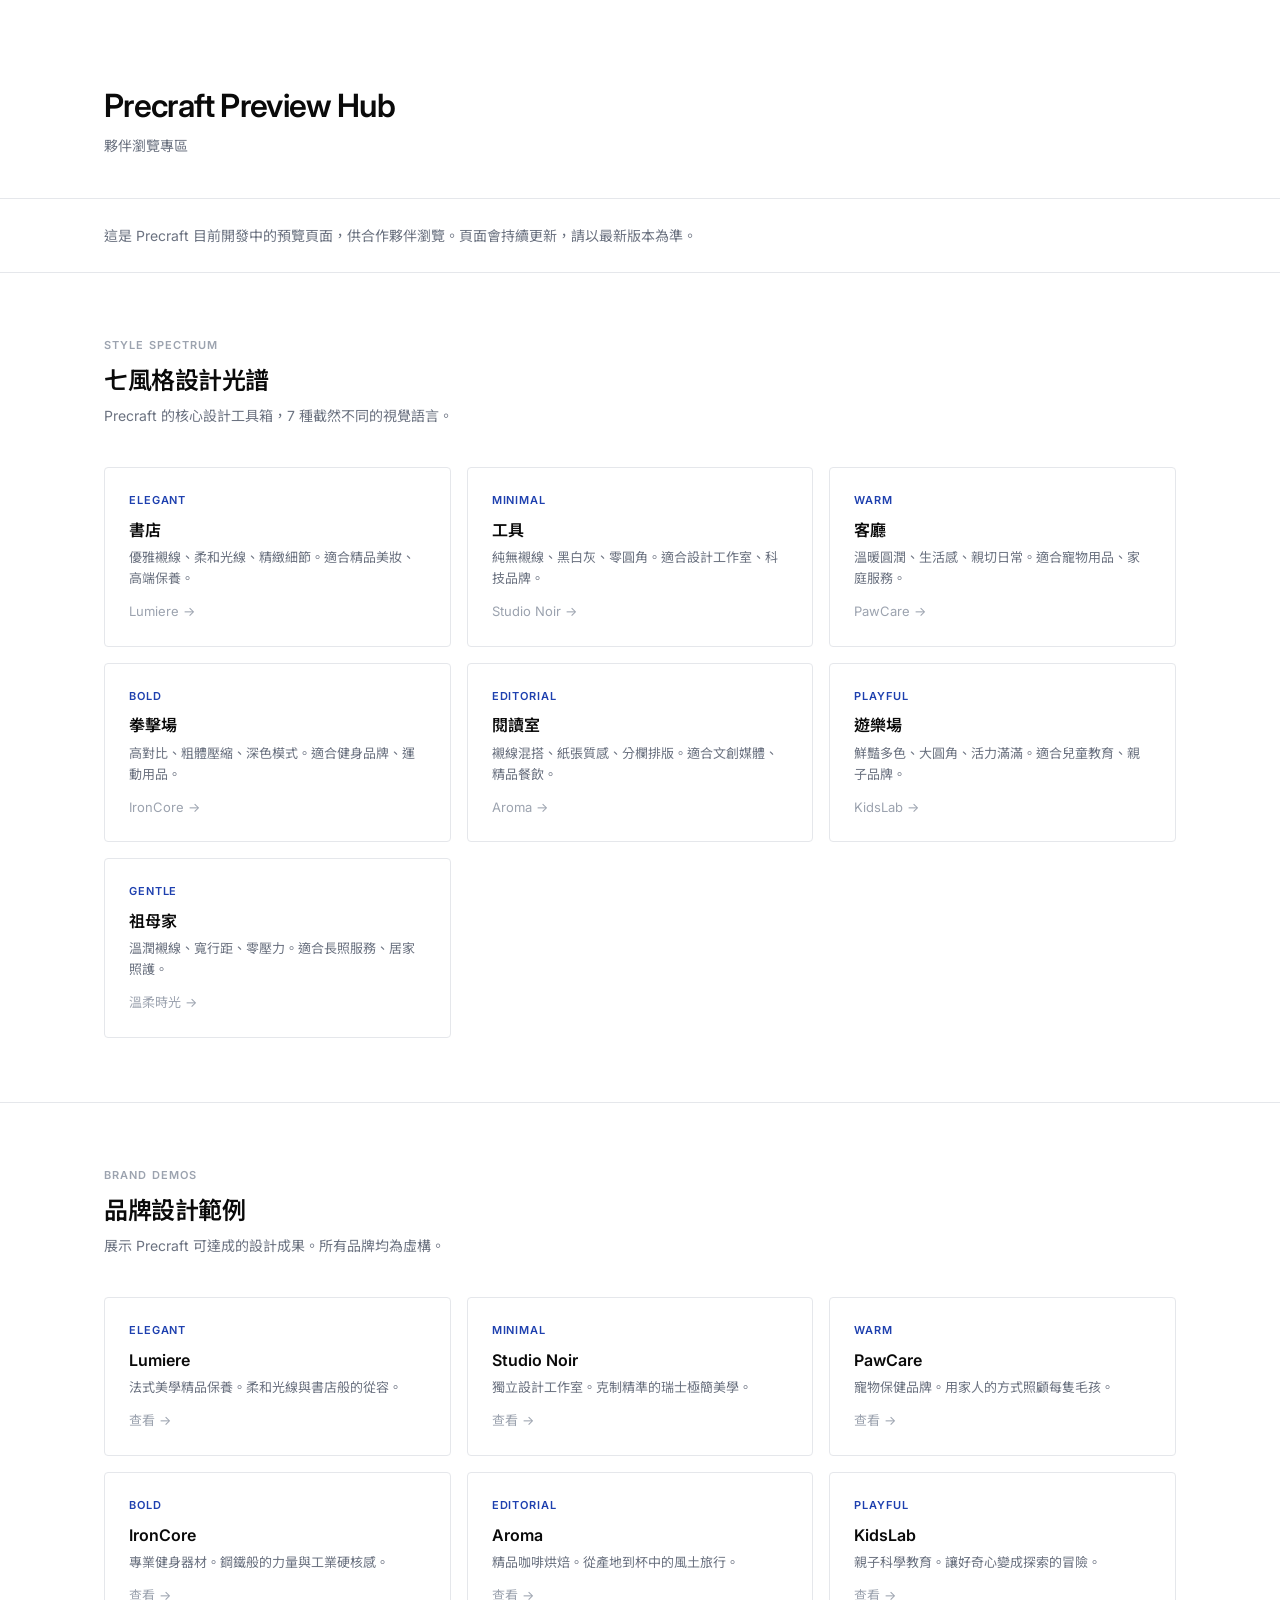
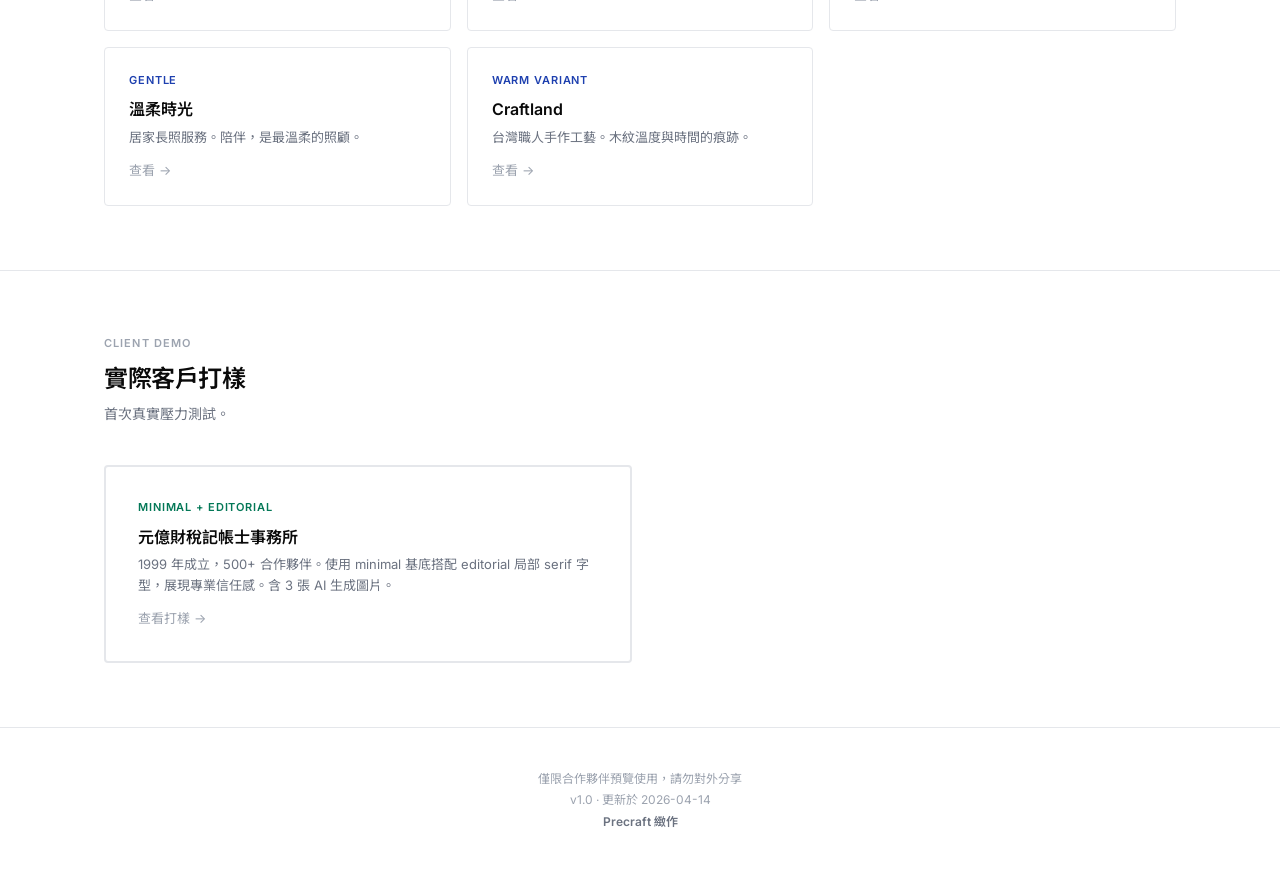
==== index.html @ c719408c "初始化 Precraft Preview Hub - index.html: 預覽入口頁（7 風格 + 8 品牌 + 1 客戶打樣） - preview/brands/: 8 個虛構品牌 + ytax" ====
<!DOCTYPE html>
<html lang="zh-TW">
<head>
<meta charset="UTF-8">
<meta name="viewport" content="width=device-width, initial-scale=1.0">
<title>Precraft Preview Hub</title>
<link href="https://fonts.googleapis.com/css2?family=Inter:wght@300;400;500;600;700&family=Noto+Sans+TC:wght@300;400;500;600;700&display=swap" rel="stylesheet">
<style>
:root{--c:#0A0A0A;--cl:#6B7280;--cm:#9CA3AF;--cb:#E5E7EB;--ca:#1E40AF}
*{margin:0;padding:0;box-sizing:border-box}
body{font-family:'Inter','Noto Sans TC',-apple-system,sans-serif;color:var(--c);line-height:1.6;background:#FFF;-webkit-font-smoothing:antialiased}
a{text-decoration:none;color:inherit}
.ct{max-width:1120px;margin:0 auto;padding:0 24px}
.hd{padding:80px 0 40px;border-bottom:1px solid var(--cb)}.hd h1{font-size:32px;font-weight:600;letter-spacing:-0.02em;margin-bottom:4px}.hd p{font-size:14px;color:var(--cl)}
.nt{padding:24px 0;border-bottom:1px solid var(--cb)}.nt p{font-size:14px;color:var(--cl);max-width:640px;line-height:1.8}
.sc{padding:64px 0}.sc+.sc{border-top:1px solid var(--cb)}
.sl{font-size:11px;font-weight:600;letter-spacing:0.1em;text-transform:uppercase;color:var(--cm);margin-bottom:8px}
.sc h2{font-size:24px;font-weight:600;letter-spacing:-0.02em;margin-bottom:4px}
.sd{font-size:14px;color:var(--cl);margin-bottom:40px}
.g3{display:grid;grid-template-columns:repeat(3,1fr);gap:16px}
.g2{display:grid;grid-template-columns:repeat(2,1fr);gap:16px}
.cd{border:1px solid var(--cb);border-radius:4px;padding:24px;transition:border-color .2s;display:block}
.cd:hover{border-color:var(--c)}
.tg{font-size:11px;font-weight:600;letter-spacing:0.08em;text-transform:uppercase;color:var(--ca);margin-bottom:8px}
.cd h3{font-size:16px;font-weight:600;margin-bottom:4px}.cd p{font-size:13px;color:var(--cl);line-height:1.6}
.ar{font-size:13px;color:var(--cm);margin-top:12px;display:block}
.cc{border:2px solid var(--cb);padding:32px}.cc:hover{border-color:#047857}.cc .tg{color:#047857}
.ft{padding:40px 0;border-top:1px solid var(--cb);text-align:center}.ft p{font-size:12px;color:var(--cm);line-height:1.8}.ft .pc{font-weight:600;color:var(--cl)}
@media(max-width:768px){.g3,.g2{grid-template-columns:1fr}.hd{padding:60px 0 32px}.hd h1{font-size:24px}.sc{padding:48px 0}}
</style>
</head>
<body>

<div class="hd"><div class="ct"><h1>Precraft Preview Hub</h1><p>夥伴瀏覽專區</p></div></div>
<div class="nt"><div class="ct"><p>這是 Precraft 目前開發中的預覽頁面，供合作夥伴瀏覽。頁面會持續更新，請以最新版本為準。</p></div></div>

<section class="sc"><div class="ct">
<p class="sl">Style Spectrum</p>
<h2>七風格設計光譜</h2>
<p class="sd">Precraft 的核心設計工具箱，7 種截然不同的視覺語言。</p>
<div class="g3">
    <a href="preview/brands/lumiere.html" class="cd"><div class="tg">elegant</div><h3>書店</h3><p>優雅襯線、柔和光線、精緻細節。適合精品美妝、高端保養。</p><span class="ar">Lumiere &rarr;</span></a>
    <a href="preview/brands/studio-noir.html" class="cd"><div class="tg">minimal</div><h3>工具</h3><p>純無襯線、黑白灰、零圓角。適合設計工作室、科技品牌。</p><span class="ar">Studio Noir &rarr;</span></a>
    <a href="preview/brands/pawcare.html" class="cd"><div class="tg">warm</div><h3>客廳</h3><p>溫暖圓潤、生活感、親切日常。適合寵物用品、家庭服務。</p><span class="ar">PawCare &rarr;</span></a>
    <a href="preview/brands/ironcore.html" class="cd"><div class="tg">bold</div><h3>拳擊場</h3><p>高對比、粗體壓縮、深色模式。適合健身品牌、運動用品。</p><span class="ar">IronCore &rarr;</span></a>
    <a href="preview/brands/aroma.html" class="cd"><div class="tg">editorial</div><h3>閱讀室</h3><p>襯線混搭、紙張質感、分欄排版。適合文創媒體、精品餐飲。</p><span class="ar">Aroma &rarr;</span></a>
    <a href="preview/brands/kidslab.html" class="cd"><div class="tg">playful</div><h3>遊樂場</h3><p>鮮豔多色、大圓角、活力滿滿。適合兒童教育、親子品牌。</p><span class="ar">KidsLab &rarr;</span></a>
    <a href="preview/brands/grace-care.html" class="cd"><div class="tg">gentle</div><h3>祖母家</h3><p>溫潤襯線、寬行距、零壓力。適合長照服務、居家照護。</p><span class="ar">溫柔時光 &rarr;</span></a>
</div>
</div></section>

<section class="sc"><div class="ct">
<p class="sl">Brand Demos</p>
<h2>品牌設計範例</h2>
<p class="sd">展示 Precraft 可達成的設計成果。所有品牌均為虛構。</p>
<div class="g3">
    <a href="preview/brands/lumiere.html" class="cd"><div class="tg">elegant</div><h3>Lumiere</h3><p>法式美學精品保養。柔和光線與書店般的從容。</p><span class="ar">查看 &rarr;</span></a>
    <a href="preview/brands/studio-noir.html" class="cd"><div class="tg">minimal</div><h3>Studio Noir</h3><p>獨立設計工作室。克制精準的瑞士極簡美學。</p><span class="ar">查看 &rarr;</span></a>
    <a href="preview/brands/pawcare.html" class="cd"><div class="tg">warm</div><h3>PawCare</h3><p>寵物保健品牌。用家人的方式照顧每隻毛孩。</p><span class="ar">查看 &rarr;</span></a>
    <a href="preview/brands/ironcore.html" class="cd"><div class="tg">bold</div><h3>IronCore</h3><p>專業健身器材。鋼鐵般的力量與工業硬核感。</p><span class="ar">查看 &rarr;</span></a>
    <a href="preview/brands/aroma.html" class="cd"><div class="tg">editorial</div><h3>Aroma</h3><p>精品咖啡烘焙。從產地到杯中的風土旅行。</p><span class="ar">查看 &rarr;</span></a>
    <a href="preview/brands/kidslab.html" class="cd"><div class="tg">playful</div><h3>KidsLab</h3><p>親子科學教育。讓好奇心變成探索的冒險。</p><span class="ar">查看 &rarr;</span></a>
    <a href="preview/brands/grace-care.html" class="cd"><div class="tg">gentle</div><h3>溫柔時光</h3><p>居家長照服務。陪伴，是最溫柔的照顧。</p><span class="ar">查看 &rarr;</span></a>
    <a href="preview/brands/craftland.html" class="cd"><div class="tg">warm variant</div><h3>Craftland</h3><p>台灣職人手作工藝。木紋溫度與時間的痕跡。</p><span class="ar">查看 &rarr;</span></a>
</div>
</div></section>

<section class="sc"><div class="ct">
<p class="sl">Client Demo</p>
<h2>實際客戶打樣</h2>
<p class="sd">首次真實壓力測試。</p>
<div class="g2">
    <a href="preview/brands/ytax/index.html" class="cd cc">
        <div class="tg">minimal + editorial</div>
        <h3>元億財稅記帳士事務所</h3>
        <p>1999 年成立，500+ 合作夥伴。使用 minimal 基底搭配 editorial 局部 serif 字型，展現專業信任感。含 3 張 AI 生成圖片。</p>
        <span class="ar">查看打樣 &rarr;</span>
    </a>
</div>
</div></section>

<footer class="ft"><div class="ct">
<p>僅限合作夥伴預覽使用，請勿對外分享</p>
<p>v1.0 &middot; 更新於 2026-04-14</p>
<p class="pc">Precraft 緻作</p>
</div></footer>

</body>
</html>
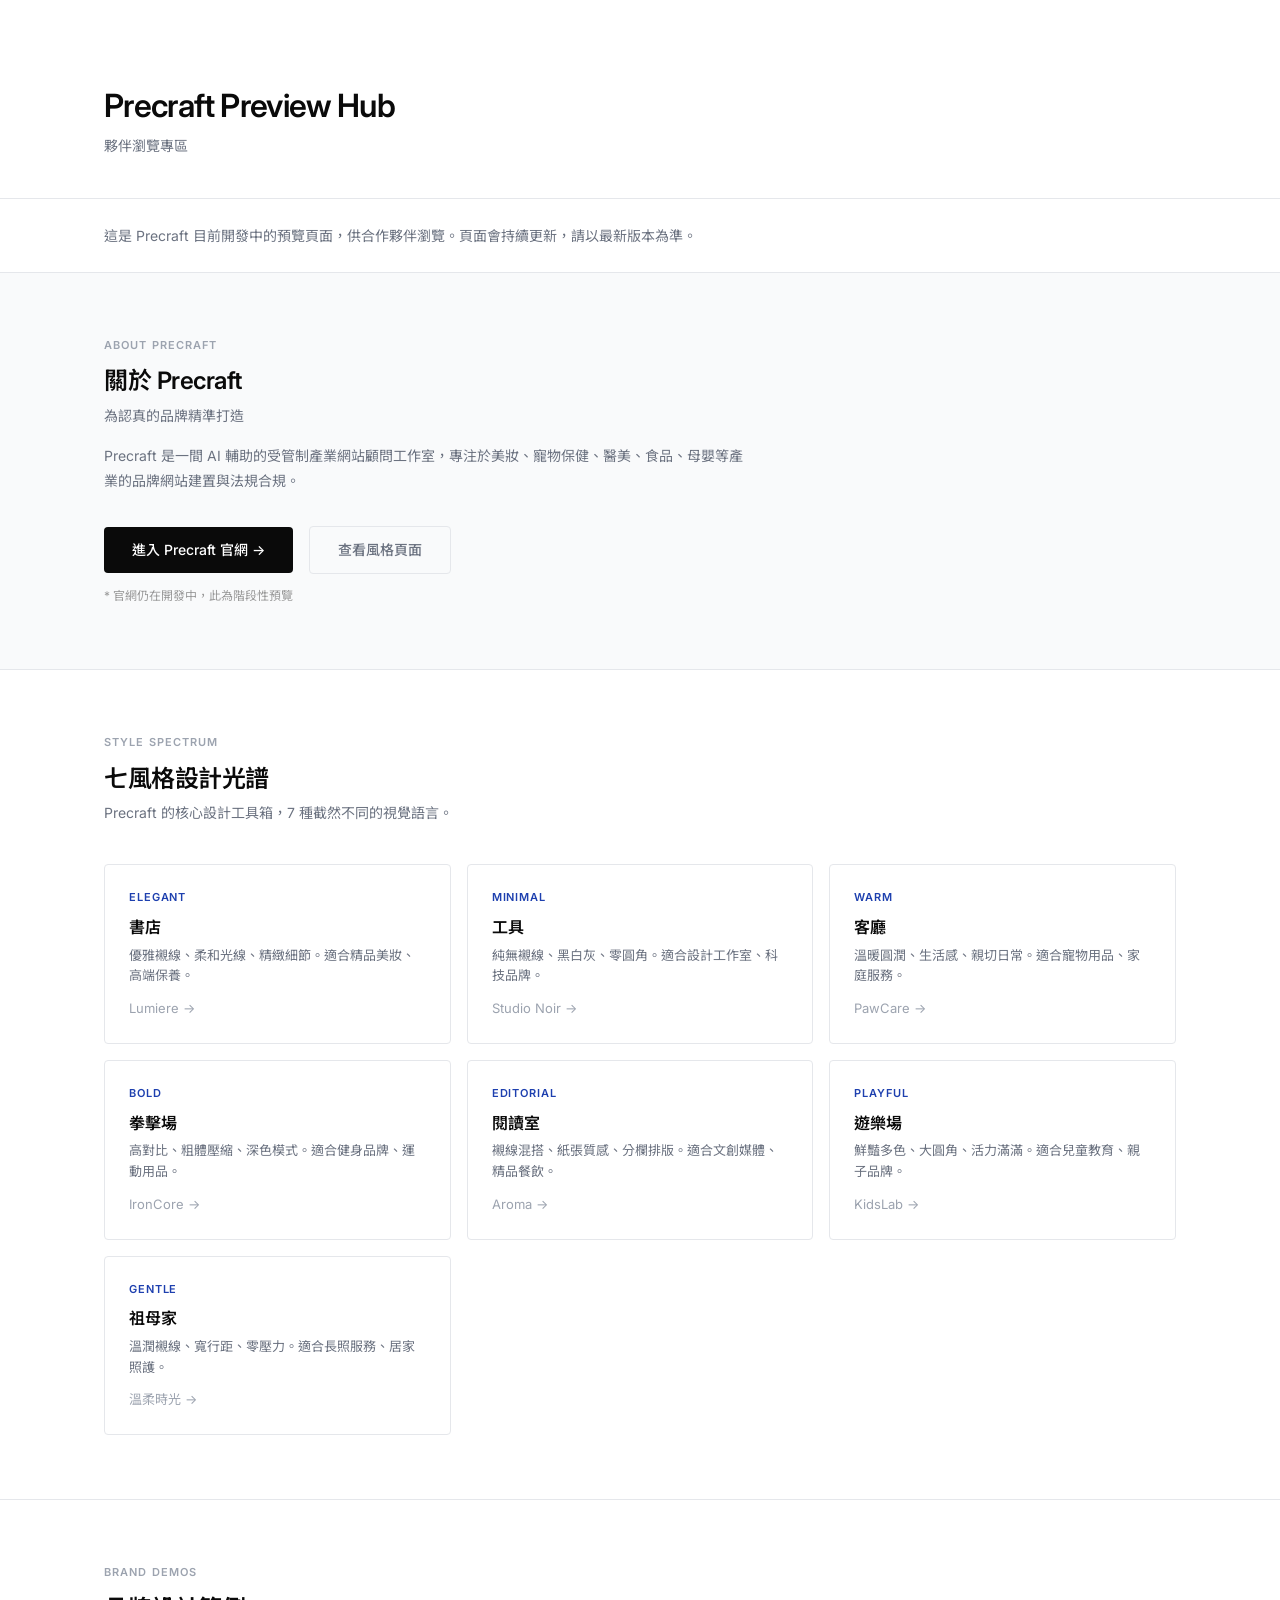
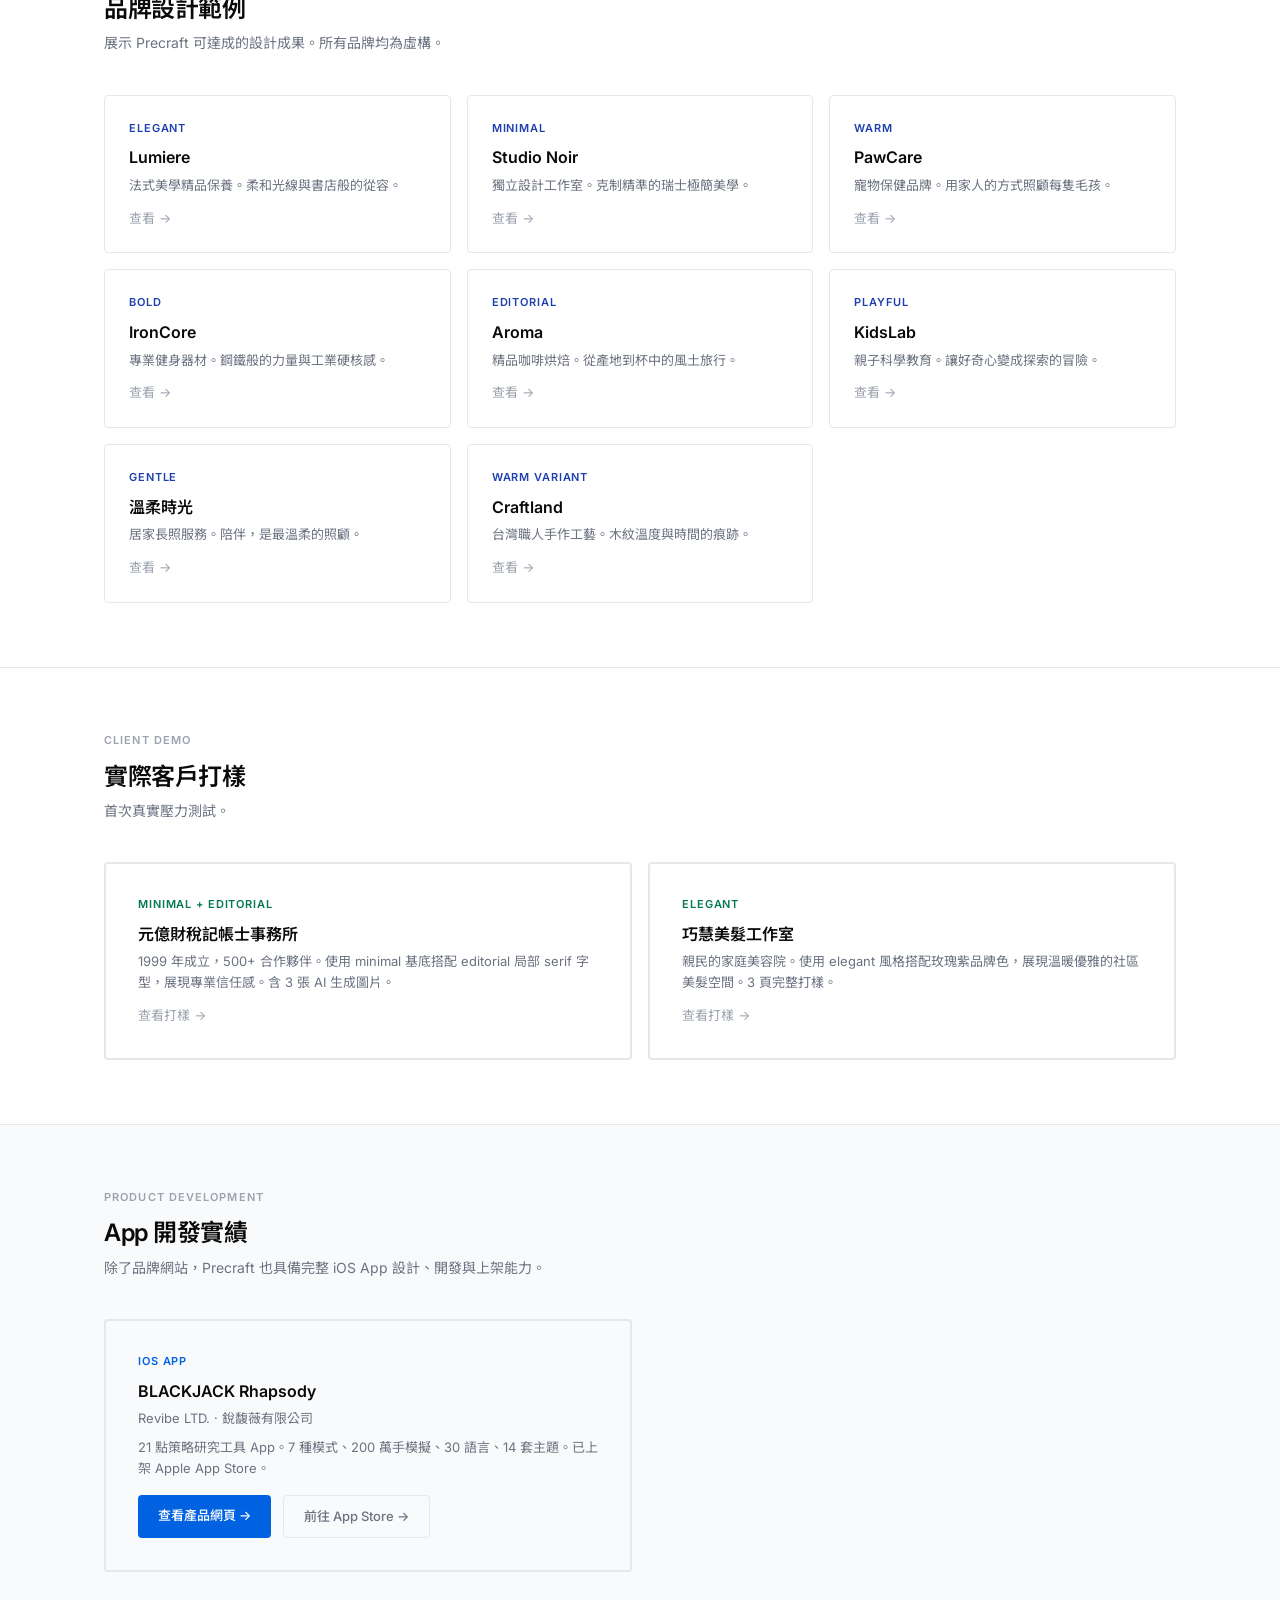
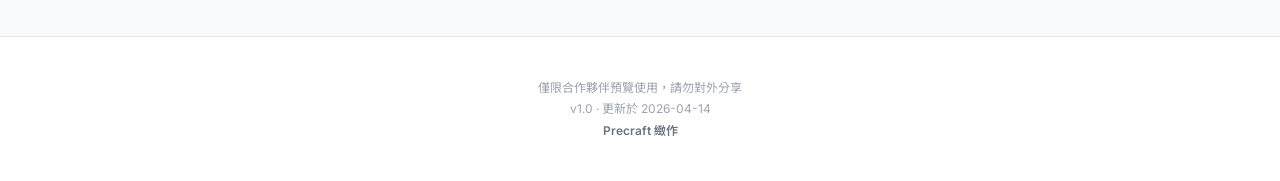
==== commit 513ee4f1: "home: 加入 App 開發實績區塊（BLACKJACK Rhapsody） 新增獨立 Product Development 區塊，展示 Precraft 的 iOS App 開發能力： - BL" ====
--- a/index.html
+++ b/index.html
@@ -25,6 +25,12 @@
 .cd h3{font-size:16px;font-weight:600;margin-bottom:4px}.cd p{font-size:13px;color:var(--cl);line-height:1.6}
 .ar{font-size:13px;color:var(--cm);margin-top:12px;display:block}
 .cc{border:2px solid var(--cb);padding:32px}.cc:hover{border-color:#047857}.cc .tg{color:#047857}
+.ap{border:2px solid var(--cb);padding:32px}.ap:hover{border-color:#0062E0}.ap .tg{color:#0062E0}
+.apbtns{display:flex;gap:12px;flex-wrap:wrap;margin-top:16px}
+.apbtn{display:inline-block;padding:10px 20px;font-size:13px;font-weight:500;border-radius:4px;transition:opacity .2s}
+.apbtn.primary{background:#0062E0;color:#FFF}
+.apbtn.secondary{border:1px solid var(--cb);color:var(--cl)}
+.apbtn:hover{opacity:0.85}
 .ft{padding:40px 0;border-top:1px solid var(--cb);text-align:center}.ft p{font-size:12px;color:var(--cm);line-height:1.8}.ft .pc{font-weight:600;color:var(--cl)}
 @media(max-width:768px){.g3,.g2{grid-template-columns:1fr}.hd{padding:60px 0 32px}.hd h1{font-size:24px}.sc{padding:48px 0}}
 </style>
@@ -33,6 +39,18 @@
 
 <div class="hd"><div class="ct"><h1>Precraft Preview Hub</h1><p>夥伴瀏覽專區</p></div></div>
 <div class="nt"><div class="ct"><p>這是 Precraft 目前開發中的預覽頁面，供合作夥伴瀏覽。頁面會持續更新，請以最新版本為準。</p></div></div>
+
+<section class="sc" style="background:#F9FAFB"><div class="ct">
+<p class="sl">About Precraft</p>
+<h2>關於 Precraft</h2>
+<p class="sd" style="margin-bottom:16px">為認真的品牌精準打造</p>
+<p style="font-size:14px;color:var(--cl);max-width:640px;line-height:1.8;margin-bottom:32px">Precraft 是一間 AI 輔助的受管制產業網站顧問工作室，專注於美妝、寵物保健、醫美、食品、母嬰等產業的品牌網站建置與法規合規。</p>
+<div style="display:flex;align-items:center;gap:16px;flex-wrap:wrap">
+    <a href="precraft/index.html" style="display:inline-block;padding:12px 28px;background:var(--c);color:#FFF;border-radius:4px;font-size:14px;font-weight:500;transition:opacity .2s">進入 Precraft 官網 &rarr;</a>
+    <a href="precraft/styles.html" style="display:inline-block;padding:12px 28px;border:1px solid var(--cb);color:var(--cl);border-radius:4px;font-size:14px;font-weight:500;transition:border-color .2s">查看風格頁面</a>
+</div>
+<p style="font-size:12px;color:#999;margin-top:12px">* 官網仍在開發中，此為階段性預覽</p>
+</div></section>
 
 <section class="sc"><div class="ct">
 <p class="sl">Style Spectrum</p>
@@ -76,6 +94,30 @@
         <p>1999 年成立，500+ 合作夥伴。使用 minimal 基底搭配 editorial 局部 serif 字型，展現專業信任感。含 3 張 AI 生成圖片。</p>
         <span class="ar">查看打樣 &rarr;</span>
     </a>
+    <a href="preview/brands/chiao-hui/index.html" class="cd cc">
+        <div class="tg">elegant</div>
+        <h3>巧慧美髮工作室</h3>
+        <p>親民的家庭美容院。使用 elegant 風格搭配玫瑰紫品牌色，展現溫暖優雅的社區美髮空間。3 頁完整打樣。</p>
+        <span class="ar">查看打樣 &rarr;</span>
+    </a>
+</div>
+</div></section>
+
+<section class="sc" style="background:#F9FAFB"><div class="ct">
+<p class="sl">Product Development</p>
+<h2>App 開發實績</h2>
+<p class="sd">除了品牌網站，Precraft 也具備完整 iOS App 設計、開發與上架能力。</p>
+<div class="g2">
+    <a href="https://precraft-studio.github.io/bj-rhapsody-preview/" target="_blank" rel="noopener" class="cd ap">
+        <div class="tg">iOS APP</div>
+        <h3>BLACKJACK Rhapsody</h3>
+        <p style="margin-bottom:8px">Revibe LTD. · 銳馥薇有限公司</p>
+        <p>21 點策略研究工具 App。7 種模式、200 萬手模擬、30 語言、14 套主題。已上架 Apple App Store。</p>
+        <div class="apbtns">
+            <span class="apbtn primary">查看產品網頁 &rarr;</span>
+            <span class="apbtn secondary">前往 App Store &rarr;</span>
+        </div>
+    </a>
 </div>
 </div></section>
 
